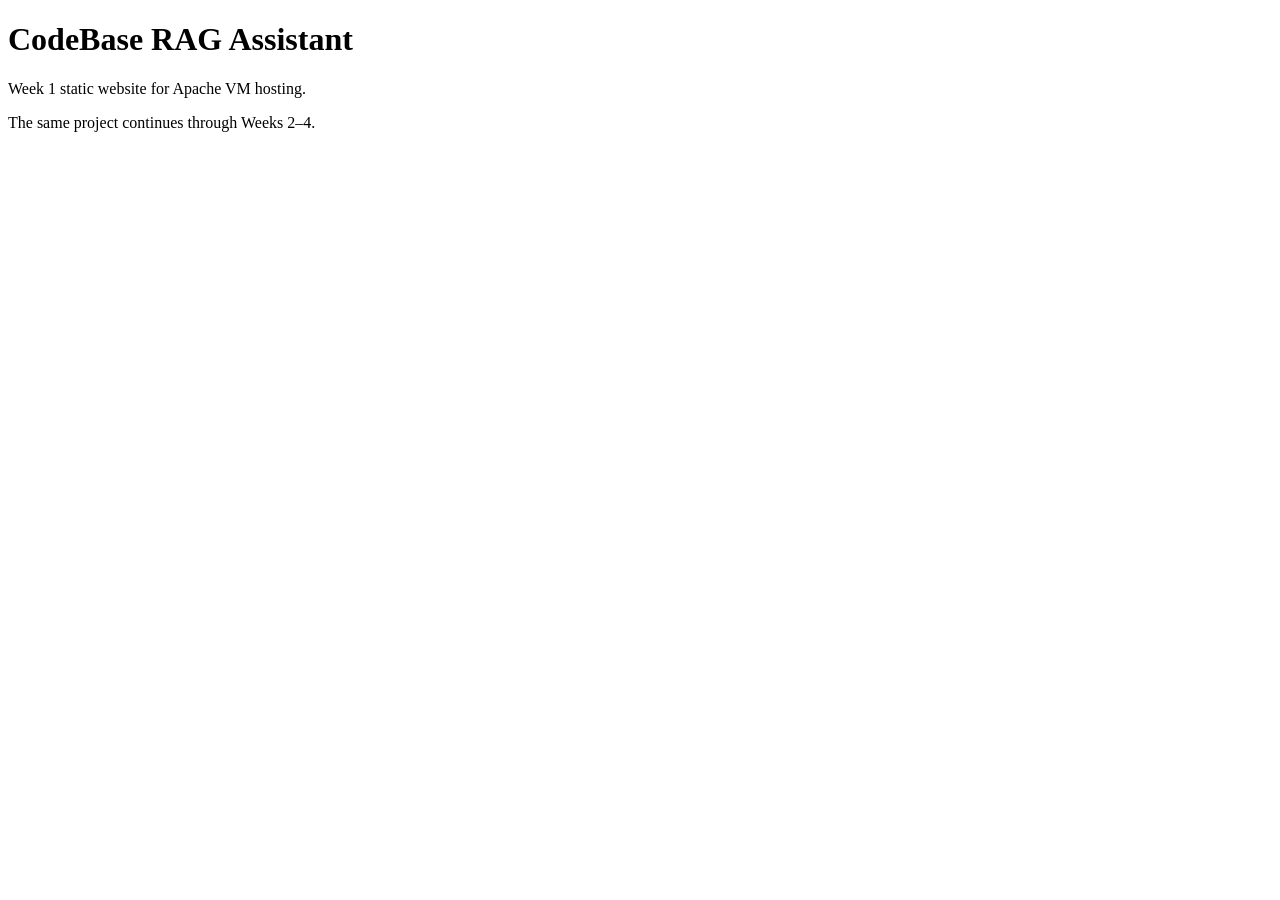
==== week1_site/index.html @ 636ad346 "Complete Weeks 1-4 project" ====
<!DOCTYPE html>
<html><head><title>CodeBase RAG Assistant</title></head>
<body>
<h1>CodeBase RAG Assistant</h1>
<p>Week 1 static website for Apache VM hosting.</p>
<p>The same project continues through Weeks 2–4.</p>
</body></html>
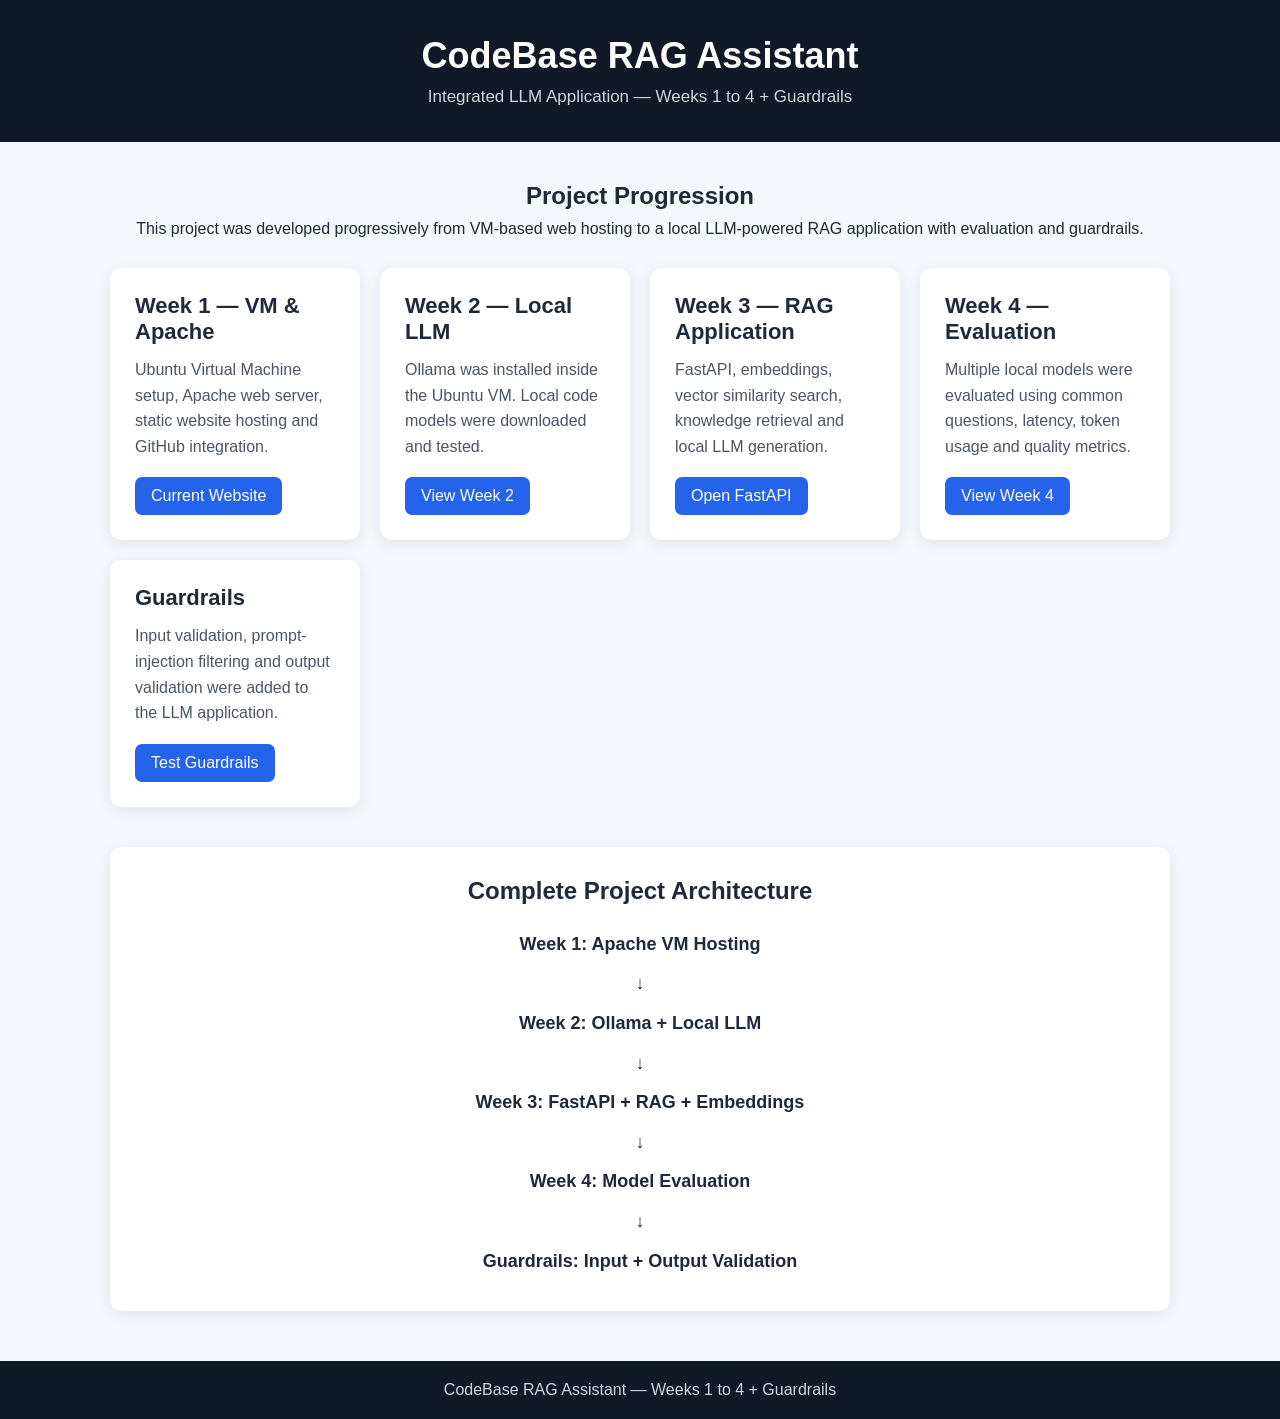
==== commit 167be81b: "Complete Week 4 guardrails and dashboard" ====
--- a/week1_site/index.html
+++ b/week1_site/index.html
@@ -1,7 +1,223 @@
 <!DOCTYPE html>
-<html><head><title>CodeBase RAG Assistant</title></head>
+<html lang="en">
+<head>
+    <meta charset="UTF-8">
+    <meta name="viewport" content="width=device-width, initial-scale=1.0">
+
+    <title>CodeBase RAG Assistant</title>
+
+    <style>
+        * {
+            box-sizing: border-box;
+            margin: 0;
+            padding: 0;
+        }
+
+        body {
+            font-family: Arial, sans-serif;
+            background: #f4f7fb;
+            color: #1f2937;
+        }
+
+        header {
+            background: #111827;
+            color: white;
+            padding: 35px 20px;
+            text-align: center;
+        }
+
+        header h1 {
+            font-size: 36px;
+            margin-bottom: 10px;
+        }
+
+        header p {
+            font-size: 17px;
+            color: #d1d5db;
+        }
+
+        .container {
+            max-width: 1100px;
+            margin: 40px auto;
+            padding: 0 20px;
+        }
+
+        .intro {
+            text-align: center;
+            margin-bottom: 30px;
+        }
+
+        .intro h2 {
+            margin-bottom: 10px;
+        }
+
+        .weeks {
+            display: grid;
+            grid-template-columns: repeat(auto-fit, minmax(240px, 1fr));
+            gap: 20px;
+        }
+
+        .card {
+            background: white;
+            padding: 25px;
+            border-radius: 12px;
+            box-shadow: 0 4px 15px rgba(0, 0, 0, 0.08);
+        }
+
+        .card h3 {
+            margin-bottom: 12px;
+            font-size: 22px;
+        }
+
+        .card p {
+            line-height: 1.6;
+            color: #4b5563;
+            margin-bottom: 18px;
+        }
+
+        .button {
+            display: inline-block;
+            padding: 10px 16px;
+            background: #2563eb;
+            color: white;
+            text-decoration: none;
+            border-radius: 7px;
+        }
+
+        .button:hover {
+            background: #1d4ed8;
+        }
+
+        .architecture {
+            margin-top: 40px;
+            background: white;
+            padding: 30px;
+            border-radius: 12px;
+            box-shadow: 0 4px 15px rgba(0, 0, 0, 0.08);
+            text-align: center;
+        }
+
+        .flow {
+            margin-top: 20px;
+            font-size: 18px;
+            line-height: 2.2;
+            font-weight: bold;
+        }
+
+        footer {
+            margin-top: 50px;
+            background: #111827;
+            color: #d1d5db;
+            text-align: center;
+            padding: 20px;
+        }
+    </style>
+</head>
+
 <body>
-<h1>CodeBase RAG Assistant</h1>
-<p>Week 1 static website for Apache VM hosting.</p>
-<p>The same project continues through Weeks 2–4.</p>
-</body></html>
+
+<header>
+    <h1>CodeBase RAG Assistant</h1>
+    <p>Integrated LLM Application — Weeks 1 to 4 + Guardrails</p>
+</header>
+
+<div class="container">
+
+    <div class="intro">
+        <h2>Project Progression</h2>
+        <p>
+            This project was developed progressively from VM-based web hosting
+            to a local LLM-powered RAG application with evaluation and guardrails.
+        </p>
+    </div>
+
+    <div class="weeks">
+
+        <div class="card">
+            <h3>Week 1 — VM & Apache</h3>
+            <p>
+                Ubuntu Virtual Machine setup, Apache web server,
+                static website hosting and GitHub integration.
+            </p>
+
+            <a class="button" href="week1.html">
+                Current Website
+            </a>
+        </div>
+
+        <div class="card">
+            <h3>Week 2 — Local LLM</h3>
+            <p>
+                Ollama was installed inside the Ubuntu VM.
+                Local code models were downloaded and tested.
+            </p>
+
+            <a class="button" href="week2.html">
+                View Week 2
+            </a>
+        </div>
+
+        <div class="card">
+            <h3>Week 3 — RAG Application</h3>
+            <p>
+                FastAPI, embeddings, vector similarity search,
+                knowledge retrieval and local LLM generation.
+            </p>
+
+            <a class="button" href="week3.html">
+                Open FastAPI
+            </a>
+        </div>
+
+        <div class="card">
+            <h3>Week 4 — Evaluation</h3>
+            <p>
+                Multiple local models were evaluated using common questions,
+                latency, token usage and quality metrics.
+            </p>
+
+            <a class="button" href="week4.html">
+                View Week 4
+            </a>
+        </div>
+
+        <div class="card">
+            <h3>Guardrails</h3>
+            <p>
+                Input validation, prompt-injection filtering and
+                output validation were added to the LLM application.
+            </p>
+
+            <a class="button" href="guardrails.html">
+                Test Guardrails
+            </a>
+        </div>
+
+    </div>
+
+    <div class="architecture">
+
+        <h2>Complete Project Architecture</h2>
+
+        <div class="flow">
+            Week 1: Apache VM Hosting
+            <br>↓<br>
+            Week 2: Ollama + Local LLM
+            <br>↓<br>
+            Week 3: FastAPI + RAG + Embeddings
+            <br>↓<br>
+            Week 4: Model Evaluation
+            <br>↓<br>
+            Guardrails: Input + Output Validation
+        </div>
+
+    </div>
+
+</div>
+
+<footer>
+    CodeBase RAG Assistant — Weeks 1 to 4 + Guardrails
+</footer>
+
+</body>
+</html>
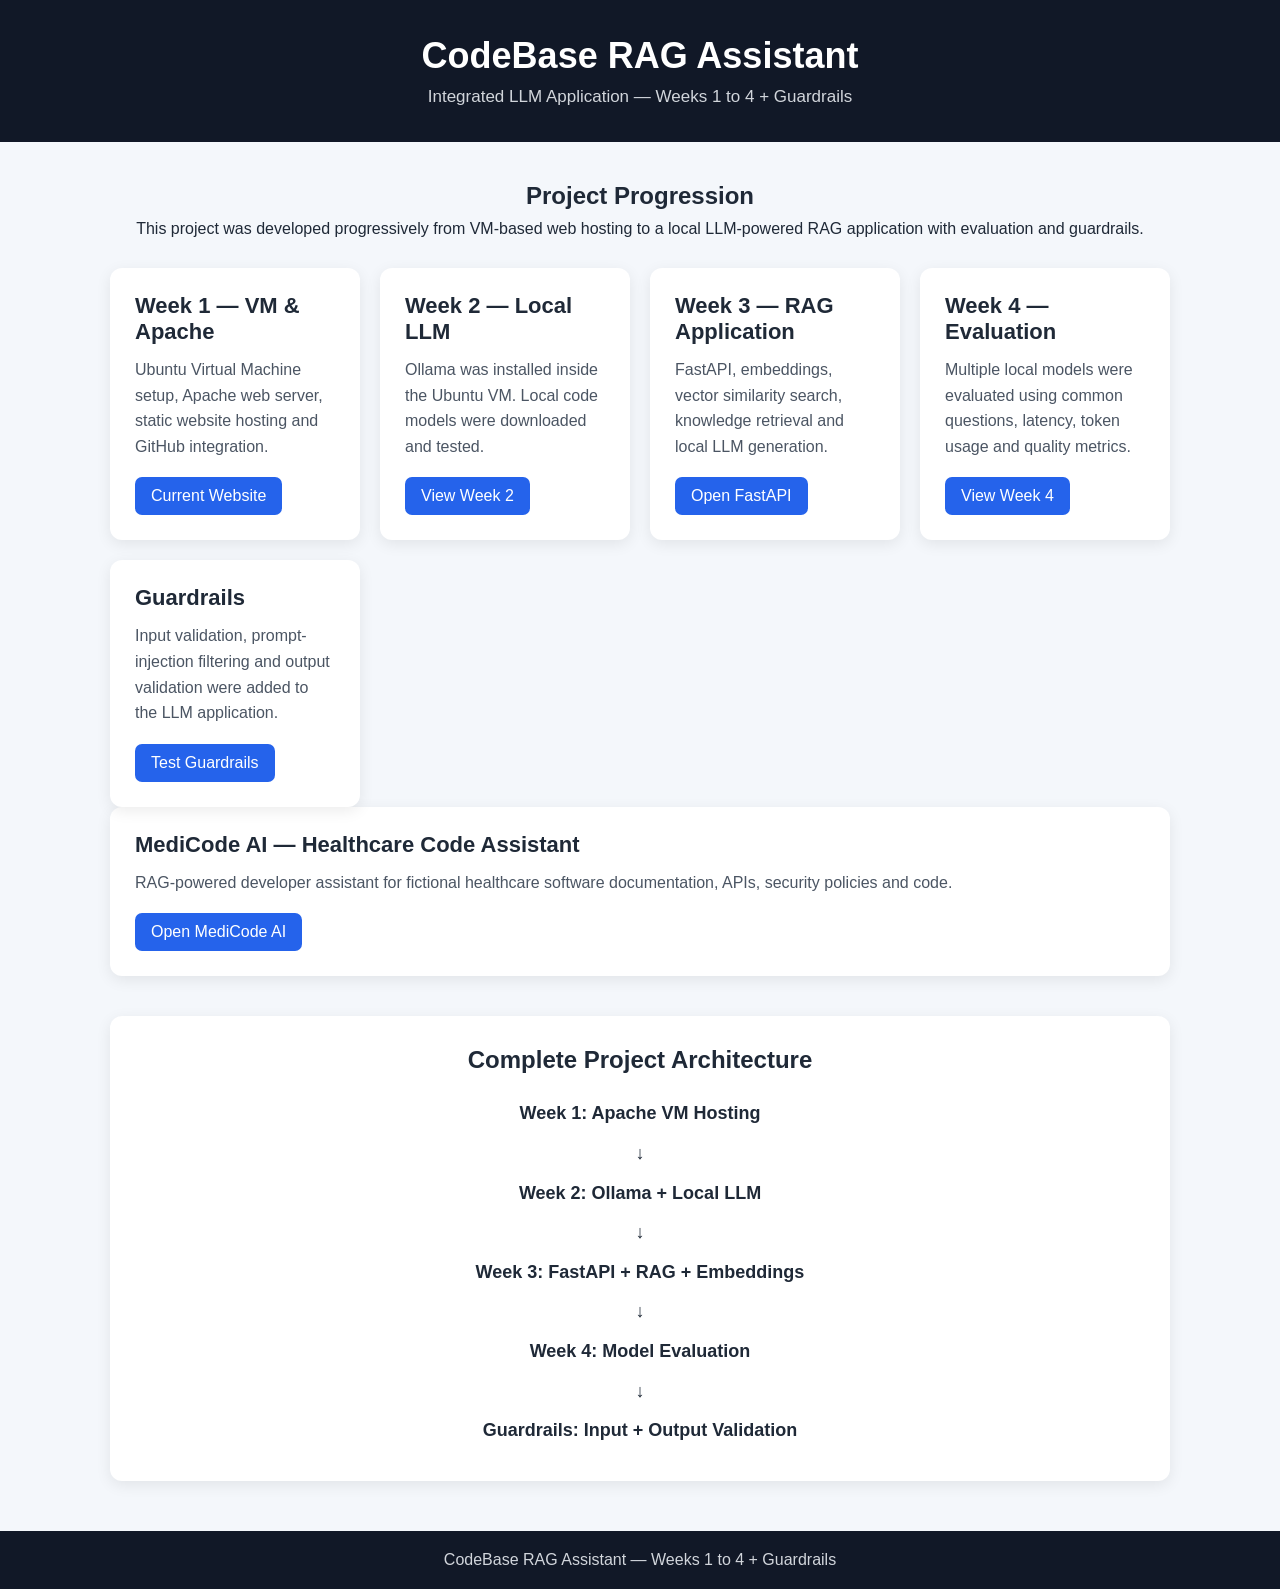
==== commit 6b10e1ef: "Add MediCode healthcare RAG assistant" ====
--- a/week1_site/index.html
+++ b/week1_site/index.html
@@ -195,6 +195,18 @@
 
     </div>
 
+        <div class="card">
+            <h3>MediCode AI — Healthcare Code Assistant</h3>
+            <p>
+                RAG-powered developer assistant for fictional healthcare
+                software documentation, APIs, security policies and code.
+            </p>
+
+            <a class="button" href="medicode.html">
+                Open MediCode AI
+            </a>
+        </div>
+
     <div class="architecture">
 
         <h2>Complete Project Architecture</h2>
